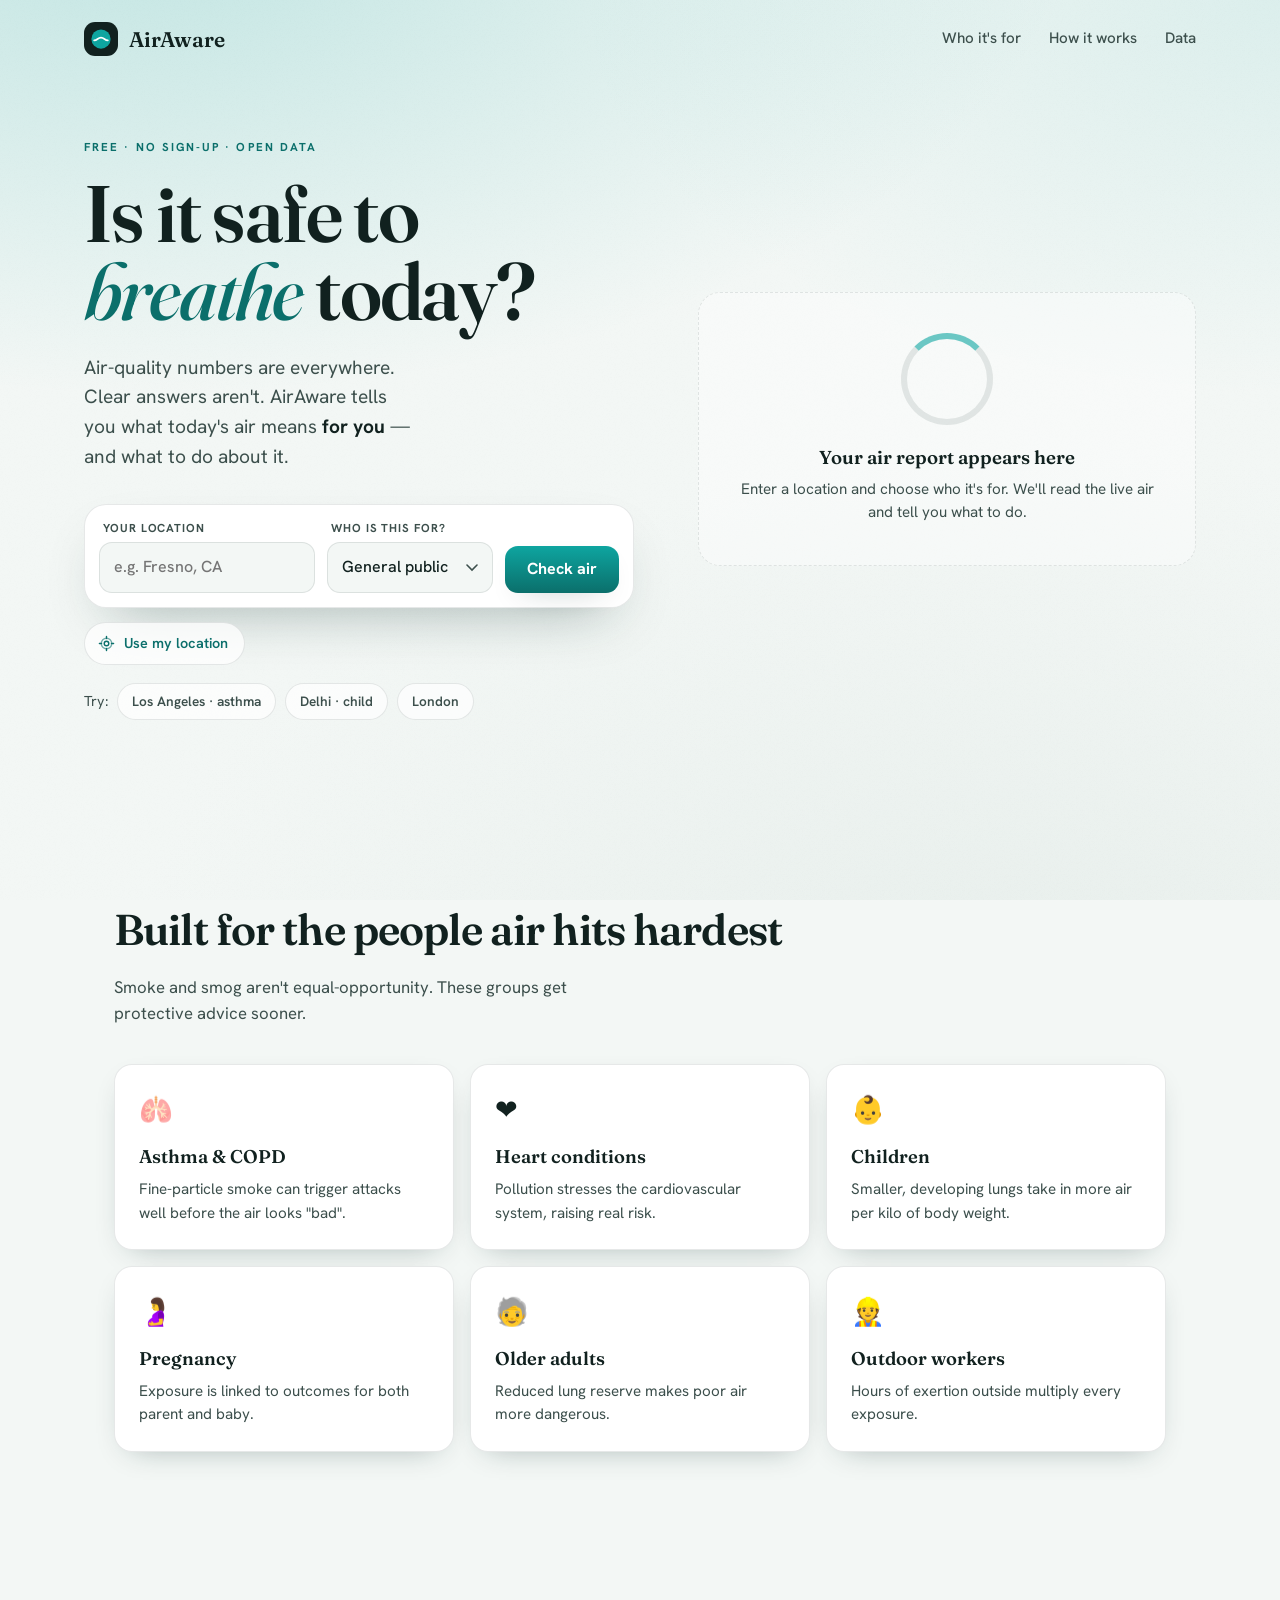
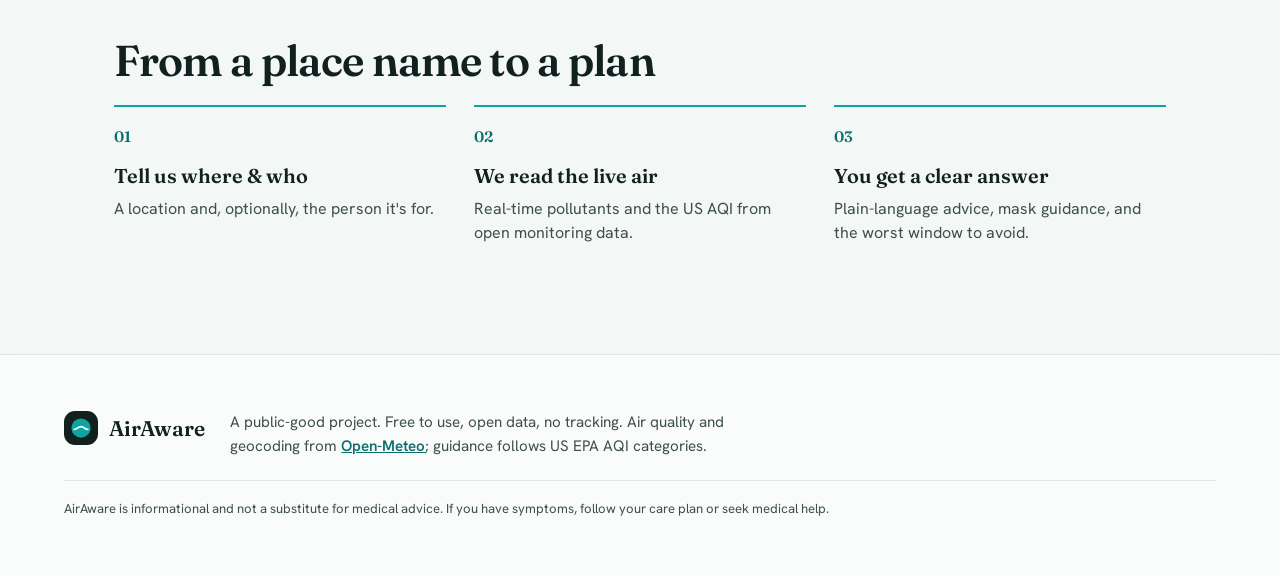
==== docs/index.html @ 077fd230 "AirAware: client-side static site for free GitHub Pages hosting Port the app to a fully client-side " ====
<!DOCTYPE html>
<html lang="en">
<head>
  <meta charset="UTF-8" />
  <meta name="viewport" content="width=device-width, initial-scale=1.0" />
  <title>AirAware — Is it safe to breathe today?</title>
  <meta name="description" content="Personalized, plain-language air-quality advice for the people smoke and smog hurt most. Free, no sign-up." />
  <link rel="preconnect" href="https://fonts.googleapis.com" />
  <link rel="preconnect" href="https://fonts.gstatic.com" crossorigin />
  <link href="https://fonts.googleapis.com/css2?family=Fraunces:opsz,wght@9..144,400;9..144,500;9..144,600;9..144,9..144,700&family=Hanken+Grotesk:wght@400;500;600;700&display=swap" rel="stylesheet" />
  <link rel="stylesheet" href="styles.css" />
  <link rel="icon" href="data:image/svg+xml,%3Csvg xmlns='http://www.w3.org/2000/svg' viewBox='0 0 32 32'%3E%3Ccircle cx='16' cy='16' r='14' fill='%230ea5a0'/%3E%3Cpath d='M6 18c5 0 5-4 10-4s5 4 10 4' stroke='white' stroke-width='2.4' fill='none' stroke-linecap='round'/%3E%3C/svg%3E" />
</head>
<body data-state="idle">
  <div class="air-field" aria-hidden="true">
    <span></span><span></span><span></span><span></span><span></span>
    <span></span><span></span><span></span><span></span><span></span>
  </div>

  <header class="site-header">
    <a class="brand" href="./">
      <span class="brand-mark" aria-hidden="true">
        <svg viewBox="0 0 32 32"><circle cx="16" cy="16" r="14"/><path d="M6 18c5 0 5-4 10-4s5 4 10 4"/></svg>
      </span>
      <span class="brand-name">AirAware</span>
    </a>
    <nav class="site-nav">
      <a href="#who">Who it's for</a>
      <a href="#how">How it works</a>
      <a href="#trust">Data</a>
    </nav>
  </header>

  <main>
    <section class="hero">
      <div class="hero-copy">
        <p class="eyebrow">Free · No sign-up · Open data</p>
        <h1 class="display">Is it safe to<br /><em>breathe</em> today?</h1>
        <p class="lede">
          Air-quality numbers are everywhere. Clear answers aren't. AirAware tells
          you what today's air means <strong>for you</strong> — and what to do
          about it.
        </p>

        <form id="check-form" class="checker" autocomplete="off">
          <div class="field field--place">
            <label for="location">Your location</label>
            <input id="location" name="location" type="text"
                   placeholder="e.g. Fresno, CA" required />
          </div>
          <div class="field field--group">
            <label for="group">Who is this for?</label>
            <select id="group" name="group">
              <option value="general">General public</option>
              <option value="respiratory">Asthma / COPD</option>
              <option value="heart">Heart condition</option>
              <option value="older_adult">Older adult</option>
              <option value="pregnant">Pregnant</option>
              <option value="child">Child</option>
              <option value="outdoor_worker">Outdoor worker</option>
            </select>
          </div>
          <button type="submit" class="btn-check">
            <span class="btn-label">Check air</span>
            <span class="btn-spin" aria-hidden="true"></span>
          </button>
        </form>

        <div class="locate-row">
          <button id="locate" class="btn-locate" type="button">
            <svg viewBox="0 0 24 24" aria-hidden="true" class="loc-ico">
              <circle cx="12" cy="12" r="3.2"></circle>
              <path d="M12 2v3M12 19v3M2 12h3M19 12h3"></path>
              <circle cx="12" cy="12" r="7.4" class="loc-ring"></circle>
            </svg>
            <span class="locate-label">Use my location</span>
          </button>
          <span class="locate-hint" id="locate-hint"></span>
        </div>

        <div class="quick">
          <span>Try:</span>
          <button class="chip" data-loc="Los Angeles" data-group="respiratory">Los Angeles · asthma</button>
          <button class="chip" data-loc="Delhi" data-group="child">Delhi · child</button>
          <button class="chip" data-loc="London" data-group="general">London</button>
        </div>
      </div>

      <div class="hero-result" id="result" aria-live="polite">
        <!-- The result card and placeholder are rendered here by app.js -->
      </div>
    </section>

    <section class="who" id="who">
      <h2 class="section-title">Built for the people air hits hardest</h2>
      <p class="section-sub">Smoke and smog aren't equal-opportunity. These groups get protective advice sooner.</p>
      <ul class="who-grid">
        <li><span class="who-ico">🫁</span><h3>Asthma &amp; COPD</h3><p>Fine-particle smoke can trigger attacks well before the air looks "bad".</p></li>
        <li><span class="who-ico">❤️</span><h3>Heart conditions</h3><p>Pollution stresses the cardiovascular system, raising real risk.</p></li>
        <li><span class="who-ico">👶</span><h3>Children</h3><p>Smaller, developing lungs take in more air per kilo of body weight.</p></li>
        <li><span class="who-ico">🤰</span><h3>Pregnancy</h3><p>Exposure is linked to outcomes for both parent and baby.</p></li>
        <li><span class="who-ico">🧓</span><h3>Older adults</h3><p>Reduced lung reserve makes poor air more dangerous.</p></li>
        <li><span class="who-ico">👷</span><h3>Outdoor workers</h3><p>Hours of exertion outside multiply every exposure.</p></li>
      </ul>
    </section>

    <section class="how" id="how">
      <h2 class="section-title">From a place name to a plan</h2>
      <ol class="steps">
        <li><span class="step-n">01</span><h3>Tell us where &amp; who</h3><p>A location and, optionally, the person it's for.</p></li>
        <li><span class="step-n">02</span><h3>We read the live air</h3><p>Real-time pollutants and the US AQI from open monitoring data.</p></li>
        <li><span class="step-n">03</span><h3>You get a clear answer</h3><p>Plain-language advice, mask guidance, and the worst window to avoid.</p></li>
      </ol>
    </section>
  </main>

  <footer class="site-footer" id="trust">
    <div class="foot-main">
      <div class="brand brand--foot">
        <span class="brand-mark" aria-hidden="true">
          <svg viewBox="0 0 32 32"><circle cx="16" cy="16" r="14"/><path d="M6 18c5 0 5-4 10-4s5 4 10 4"/></svg>
        </span>
        <span class="brand-name">AirAware</span>
      </div>
      <p class="foot-note">
        A public-good project. Free to use, open data, no tracking. Air quality
        and geocoding from <a href="https://open-meteo.com/" rel="noopener" target="_blank">Open-Meteo</a>;
        guidance follows US EPA AQI categories.
      </p>
    </div>
    <p class="disclaimer">
      AirAware is informational and not a substitute for medical advice. If you
      have symptoms, follow your care plan or seek medical help.
    </p>
  </footer>

  <script src="app.js"></script>
</body>
</html>
---- docs/styles.css ----
/* AirAware — "calm clarity" aesthetic.
   Editorial serif display (Fraunces) + clean grotesque body (Hanken Grotesk),
   an atmospheric living-air background, and a result card that takes on the
   real AQI category colour. */

:root {
  --ink: #11211f;
  --ink-soft: #3c4f4c;
  --paper: #f3f7f5;
  --paper-2: #e8efec;
  --card: #ffffff;
  --line: rgba(17, 33, 31, 0.10);
  --teal: #0ea5a0;
  --teal-deep: #0b6f6b;
  --shadow: 0 24px 60px -28px rgba(11, 47, 44, 0.42);
  --shadow-sm: 0 10px 30px -18px rgba(11, 47, 44, 0.45);
  --radius: 22px;

  /* AQI category palette (US EPA) */
  --aqi-good: #2f9e6b;
  --aqi-moderate: #d9a400;
  --aqi-usg: #ef8a32;
  --aqi-unhealthy: #e0524f;
  --aqi-veryunhealthy: #8a63d2;
  --aqi-hazardous: #9a4d4a;

  /* current accent — overridden when a result loads */
  --accent: var(--teal);
  --accent-tint: rgba(14, 165, 160, 0.12);
}

* { box-sizing: border-box; }

html { scroll-behavior: smooth; }

body {
  margin: 0;
  font-family: "Hanken Grotesk", system-ui, sans-serif;
  color: var(--ink);
  background: var(--paper);
  line-height: 1.55;
  -webkit-font-smoothing: antialiased;
  overflow-x: hidden;
  position: relative;
  min-height: 100vh;
}

/* Atmospheric background that subtly shifts toward the accent colour */
body::before {
  content: "";
  position: fixed;
  inset: 0;
  z-index: -2;
  background:
    radial-gradient(120% 90% at 12% -10%, color-mix(in srgb, var(--accent) 22%, transparent), transparent 60%),
    radial-gradient(100% 80% at 100% 0%, rgba(14, 165, 160, 0.10), transparent 55%),
    radial-gradient(140% 120% at 80% 110%, var(--paper-2), transparent 50%),
    var(--paper);
  transition: background 1.1s ease;
}
/* Fine grain for depth */
body::after {
  content: "";
  position: fixed;
  inset: 0;
  z-index: -1;
  opacity: 0.5;
  pointer-events: none;
  background-image: url("data:image/svg+xml,%3Csvg xmlns='http://www.w3.org/2000/svg' width='140' height='140'%3E%3Cfilter id='n'%3E%3CfeTurbulence type='fractalNoise' baseFrequency='0.85' numOctaves='2'/%3E%3C/filter%3E%3Crect width='100%25' height='100%25' filter='url(%23n)' opacity='0.035'/%3E%3C/svg%3E");
}

/* Drifting "air" particles */
.air-field { position: fixed; inset: 0; z-index: -1; pointer-events: none; }
.air-field span {
  position: absolute;
  bottom: -8vh;
  width: 10px; height: 10px;
  border-radius: 50%;
  background: radial-gradient(circle at 35% 30%, #fff, color-mix(in srgb, var(--accent) 55%, #fff) 80%);
  opacity: 0.0;
  filter: blur(0.3px);
  animation: rise linear infinite;
}
.air-field span:nth-child(1){ left: 6%;  width: 7px;  animation-duration: 26s; animation-delay: 0s; }
.air-field span:nth-child(2){ left: 18%; width: 12px; animation-duration: 34s; animation-delay: 4s; }
.air-field span:nth-child(3){ left: 29%; width: 5px;  animation-duration: 22s; animation-delay: 9s; }
.air-field span:nth-child(4){ left: 41%; width: 9px;  animation-duration: 30s; animation-delay: 2s; }
.air-field span:nth-child(5){ left: 53%; width: 6px;  animation-duration: 38s; animation-delay: 6s; }
.air-field span:nth-child(6){ left: 64%; width: 11px; animation-duration: 28s; animation-delay: 12s; }
.air-field span:nth-child(7){ left: 73%; width: 5px;  animation-duration: 24s; animation-delay: 3s; }
.air-field span:nth-child(8){ left: 82%; width: 8px;  animation-duration: 33s; animation-delay: 8s; }
.air-field span:nth-child(9){ left: 90%; width: 6px;  animation-duration: 21s; animation-delay: 11s; }
.air-field span:nth-child(10){left: 96%; width: 10px; animation-duration: 36s; animation-delay: 5s; }
@keyframes rise {
  0%   { transform: translateY(0) translateX(0); opacity: 0; }
  10%  { opacity: 0.55; }
  90%  { opacity: 0.4; }
  100% { transform: translateY(-118vh) translateX(28px); opacity: 0; }
}

/* ---------- Header ---------- */
.site-header {
  display: flex; align-items: center; justify-content: space-between;
  padding: 22px clamp(20px, 5vw, 64px);
  max-width: 1240px; margin: 0 auto;
}
.brand { display: inline-flex; align-items: center; gap: 11px; text-decoration: none; color: var(--ink); }
.brand-mark { width: 34px; height: 34px; display: grid; place-items: center;
  background: var(--ink); border-radius: 11px; box-shadow: var(--shadow-sm); }
.brand-mark svg { width: 22px; height: 22px; }
.brand-mark circle { fill: var(--accent); transition: fill .8s ease; }
.brand-mark path { stroke: #fff; stroke-width: 2.4; fill: none; stroke-linecap: round; }
.brand-name { font-family: "Fraunces", serif; font-weight: 600; font-size: 1.32rem; letter-spacing: -0.01em; }
.site-nav { display: flex; gap: 28px; }
.site-nav a { text-decoration: none; color: var(--ink-soft); font-weight: 500; font-size: 0.95rem;
  position: relative; transition: color .2s; }
.site-nav a::after { content:""; position:absolute; left:0; bottom:-5px; height:2px; width:0;
  background: var(--accent); transition: width .25s ease; }
.site-nav a:hover { color: var(--ink); }
.site-nav a:hover::after { width: 100%; }

/* ---------- Hero ---------- */
.hero {
  max-width: 1240px; margin: 0 auto;
  padding: clamp(28px, 5vw, 60px) clamp(20px, 5vw, 64px) clamp(48px, 7vw, 96px);
  display: grid; grid-template-columns: 1.05fr 0.95fr; gap: clamp(28px, 5vw, 72px);
  align-items: center;
}
.eyebrow {
  text-transform: uppercase; letter-spacing: 0.18em; font-size: 0.72rem;
  font-weight: 700; color: var(--teal-deep); margin: 0 0 18px;
  opacity: 0; animation: fade-up .7s ease .05s forwards;
}
.display {
  font-family: "Fraunces", serif; font-weight: 600;
  font-size: clamp(2.7rem, 6.4vw, 5rem); line-height: 0.98; letter-spacing: -0.02em;
  margin: 0 0 22px;
  opacity: 0; animation: fade-up .8s ease .12s forwards;
}
.display em { font-style: italic; font-weight: 500; color: var(--teal-deep);
  font-variation-settings: "opsz" 120; }
.lede {
  font-size: clamp(1.04rem, 1.5vw, 1.22rem); color: var(--ink-soft);
  max-width: 30ch; margin: 0 0 32px;
  opacity: 0; animation: fade-up .8s ease .2s forwards;
}
.lede strong { color: var(--ink); }

.checker {
  display: grid; grid-template-columns: 1.3fr 1fr auto; gap: 12px;
  background: var(--card); padding: 14px; border-radius: var(--radius);
  border: 1px solid var(--line); box-shadow: var(--shadow);
  opacity: 0; animation: fade-up .8s ease .28s forwards;
}
.field { display: flex; flex-direction: column; gap: 6px; text-align: left; min-width: 0; }
.field label { font-size: 0.72rem; font-weight: 700; text-transform: uppercase;
  letter-spacing: 0.08em; color: var(--ink-soft); padding-left: 4px; }
.field input, .field select {
  font: inherit; font-weight: 500; color: var(--ink);
  border: 1px solid var(--line); background: var(--paper);
  border-radius: 13px; padding: 12px 14px; width: 100%;
  transition: border-color .2s, box-shadow .2s; appearance: none;
}
.field select {
  background-image: url("data:image/svg+xml,%3Csvg xmlns='http://www.w3.org/2000/svg' width='12' height='8'%3E%3Cpath d='M1 1l5 5 5-5' stroke='%233c4f4c' stroke-width='1.6' fill='none' stroke-linecap='round'/%3E%3C/svg%3E");
  background-repeat: no-repeat; background-position: right 14px center; padding-right: 34px;
}
.field input:focus, .field select:focus {
  outline: none; border-color: var(--accent);
  box-shadow: 0 0 0 4px var(--accent-tint);
}
.btn-check {
  align-self: end; display: inline-flex; align-items: center; gap: 9px;
  font: inherit; font-weight: 700; color: #fff; cursor: pointer;
  background: linear-gradient(180deg, var(--teal), var(--teal-deep));
  border: none; border-radius: 13px; padding: 13px 22px; height: 47px;
  box-shadow: var(--shadow-sm); transition: transform .15s ease, filter .2s;
  white-space: nowrap;
}
.btn-check:hover { transform: translateY(-2px); filter: brightness(1.05); }
.btn-check:active { transform: translateY(0); }
.btn-spin {
  width: 16px; height: 16px; border-radius: 50%;
  border: 2px solid rgba(255,255,255,0.45); border-top-color: #fff;
  display: none; animation: spin .7s linear infinite;
}
body[data-state="loading"] .btn-spin { display: inline-block; }
body[data-state="loading"] .btn-label { opacity: 0.85; }
@keyframes spin { to { transform: rotate(360deg); } }

.locate-row { display: flex; align-items: center; flex-wrap: wrap; gap: 12px; margin-top: 14px;
  opacity: 0; animation: fade-up .8s ease .32s forwards; }
.btn-locate {
  display: inline-flex; align-items: center; gap: 9px;
  font: inherit; font-size: 0.9rem; font-weight: 600; color: var(--teal-deep);
  background: rgba(255,255,255,0.75); border: 1px solid var(--line);
  border-radius: 999px; padding: 9px 16px 9px 13px; cursor: pointer;
  transition: all .18s ease;
}
.btn-locate:hover { background: #fff; border-color: var(--accent); transform: translateY(-1px); box-shadow: var(--shadow-sm); }
.loc-ico { width: 17px; height: 17px; fill: none; stroke: var(--teal-deep); stroke-width: 2; stroke-linecap: round; }
.loc-ico .loc-ring { opacity: 0.55; }
.btn-locate.is-busy .loc-ico { animation: spin 1s linear infinite; }
.btn-locate.is-busy { pointer-events: none; opacity: 0.8; }
.locate-hint { font-size: 0.85rem; color: var(--ink-soft); }

.quick { display: flex; align-items: center; flex-wrap: wrap; gap: 9px; margin-top: 18px;
  font-size: 0.9rem; color: var(--ink-soft);
  opacity: 0; animation: fade-up .8s ease .36s forwards; }
.chip {
  font: inherit; font-size: 0.85rem; font-weight: 600; color: var(--ink-soft);
  background: rgba(255,255,255,0.7); border: 1px solid var(--line);
  border-radius: 999px; padding: 7px 14px; cursor: pointer;
  transition: all .18s ease;
}
.chip:hover { color: var(--ink); border-color: var(--accent); background: #fff; transform: translateY(-1px); }

/* ---------- Result card ---------- */
.hero-result { opacity: 0; animation: fade-up .9s ease .42s forwards; }

.result-placeholder {
  border: 1.5px dashed var(--line); border-radius: var(--radius);
  background: rgba(255,255,255,0.4); backdrop-filter: blur(2px);
  padding: 40px 34px; text-align: center; color: var(--ink-soft);
}
.result-placeholder .ph-ring {
  width: 92px; height: 92px; margin: 0 auto 18px; border-radius: 50%;
  border: 6px solid var(--line);
  border-top-color: color-mix(in srgb, var(--teal) 60%, transparent);
  animation: spin 3.2s linear infinite;
}
.result-placeholder h3 { font-family: "Fraunces", serif; font-weight: 600; margin: 0 0 6px; color: var(--ink); }
.result-placeholder p { margin: 0; font-size: 0.95rem; }

.card {
  background: var(--card); border-radius: var(--radius);
  border: 1px solid var(--line); box-shadow: var(--shadow);
  overflow: hidden; animation: card-in .55s cubic-bezier(.2,.7,.2,1) both;
}
@keyframes card-in { from { opacity: 0; transform: translateY(16px) scale(.985); } to { opacity: 1; transform: none; } }

.card-top {
  display: flex; gap: 22px; align-items: center;
  padding: 26px 28px;
  background:
    linear-gradient(180deg, color-mix(in srgb, var(--accent) 14%, #fff), #fff);
  border-bottom: 1px solid var(--line);
}
.gauge { position: relative; flex: 0 0 auto; width: 116px; height: 116px; }
.gauge svg { width: 100%; height: 100%; transform: rotate(-90deg); }
.gauge .track { fill: none; stroke: var(--accent-tint); stroke-width: 11; }
.gauge .value { fill: none; stroke: var(--accent); stroke-width: 11; stroke-linecap: round;
  transition: stroke-dashoffset 1s cubic-bezier(.2,.8,.2,1); }
.gauge-num {
  position: absolute; inset: 0; display: grid; place-content: center; text-align: center;
}
.gauge-num b { font-family: "Fraunces", serif; font-size: 2.1rem; font-weight: 600; line-height: 1; }
.gauge-num small { display: block; font-size: 0.62rem; letter-spacing: 0.14em;
  text-transform: uppercase; color: var(--ink-soft); margin-top: 3px; }
.card-head h2 { margin: 0 0 4px; font-size: 1.06rem; font-weight: 700; }
.card-head .place { color: var(--ink-soft); }
.category-pill {
  display: inline-block; margin-top: 12px; padding: 5px 13px; border-radius: 999px;
  font-size: 0.8rem; font-weight: 700; color: #fff;
  background: var(--accent); box-shadow: var(--shadow-sm);
}

.card-body { padding: 22px 28px 26px; }
.headline { font-family: "Fraunces", serif; font-size: 1.28rem; font-weight: 600;
  margin: 0 0 10px; letter-spacing: -0.01em; }
.action { margin: 0 0 18px; color: var(--ink-soft); }
.meta { display: flex; flex-wrap: wrap; gap: 10px; margin-bottom: 18px; }
.tag {
  display: inline-flex; align-items: center; gap: 7px;
  font-size: 0.85rem; font-weight: 600; color: var(--ink-soft);
  background: var(--paper); border: 1px solid var(--line);
  padding: 8px 13px; border-radius: 12px;
}
.tag.mask { color: #7a2e2c; background: #fdeceb; border-color: #f6cfcd; }
.tag .dot { width: 9px; height: 9px; border-radius: 50%; background: var(--accent); }

.bars { display: grid; gap: 10px; margin-top: 4px; }
.bar-row { display: grid; grid-template-columns: 116px 1fr 56px; align-items: center; gap: 12px; }
.bar-row .name { font-size: 0.78rem; color: var(--ink-soft); font-weight: 600; }
.bar-track { height: 9px; background: var(--paper-2); border-radius: 999px; overflow: hidden; }
.bar-fill { display: block; height: 100%; border-radius: 999px; width: 0; min-width: 6px;
  background: linear-gradient(90deg, color-mix(in srgb, var(--accent) 50%, #fff), var(--accent));
  transition: width .9s cubic-bezier(.2,.8,.2,1); }
.bar-row .val { font-size: 0.76rem; color: var(--ink-soft); text-align: right; font-variant-numeric: tabular-nums; }
.bars-title { font-size: 0.72rem; text-transform: uppercase; letter-spacing: 0.1em;
  font-weight: 700; color: var(--ink-soft); margin: 4px 0 12px; }

.card-foot { font-size: 0.78rem; color: var(--ink-soft); padding: 14px 28px 22px; border-top: 1px solid var(--line); }

.error-card {
  background: #fff; border: 1px solid #f3d4d2; border-left: 5px solid var(--aqi-unhealthy);
  border-radius: 16px; padding: 22px 24px; box-shadow: var(--shadow-sm);
  animation: card-in .4s ease both;
}
.error-card h3 { margin: 0 0 6px; font-family: "Fraunces", serif; color: #8a2b29; }
.error-card p { margin: 0; color: var(--ink-soft); }

/* ---------- Sections ---------- */
section.who, section.how { max-width: 1180px; margin: 0 auto; padding: clamp(40px, 7vw, 88px) clamp(20px, 5vw, 64px); }
.section-title { font-family: "Fraunces", serif; font-weight: 600; letter-spacing: -0.02em;
  font-size: clamp(1.8rem, 3.4vw, 2.7rem); margin: 0 0 10px; }
.section-sub { color: var(--ink-soft); max-width: 56ch; margin: 0 0 38px; font-size: 1.05rem; }

.who-grid { list-style: none; padding: 0; margin: 0;
  display: grid; grid-template-columns: repeat(3, 1fr); gap: 16px; }
.who-grid li { background: var(--card); border: 1px solid var(--line); border-radius: 18px;
  padding: 24px; box-shadow: var(--shadow-sm); transition: transform .2s ease, box-shadow .2s ease; }
.who-grid li:hover { transform: translateY(-4px); box-shadow: var(--shadow); }
.who-ico { font-size: 1.7rem; }
.who-grid h3 { font-family: "Fraunces", serif; font-weight: 600; margin: 12px 0 6px; font-size: 1.15rem; }
.who-grid p { margin: 0; color: var(--ink-soft); font-size: 0.95rem; }

.steps { list-style: none; padding: 0; margin: 0;
  display: grid; grid-template-columns: repeat(3, 1fr); gap: 28px; counter-reset: s; }
.steps li { position: relative; padding-top: 18px; border-top: 2px solid var(--accent); }
.step-n { font-family: "Fraunces", serif; font-weight: 600; color: var(--teal-deep); font-size: 0.95rem; }
.steps h3 { font-family: "Fraunces", serif; font-weight: 600; margin: 10px 0 6px; font-size: 1.25rem; }
.steps p { margin: 0; color: var(--ink-soft); }

/* ---------- Footer ---------- */
.site-footer { border-top: 1px solid var(--line); background: rgba(255,255,255,0.55); backdrop-filter: blur(4px);
  margin-top: 20px; padding: clamp(34px, 5vw, 56px) clamp(20px, 5vw, 64px); }
.foot-main { max-width: 1180px; margin: 0 auto; display: flex; gap: 26px; align-items: flex-start; flex-wrap: wrap; }
.brand--foot { flex: 0 0 auto; }
.foot-note { margin: 0; max-width: 60ch; color: var(--ink-soft); font-size: 0.95rem; }
.foot-note a { color: var(--teal-deep); font-weight: 600; }
.disclaimer { max-width: 1180px; margin: 22px auto 0; font-size: 0.82rem; color: var(--ink-soft);
  border-top: 1px solid var(--line); padding-top: 18px; }

@keyframes fade-up { from { opacity: 0; transform: translateY(14px); } to { opacity: 1; transform: none; } }

/* ---------- Responsive ---------- */
@media (max-width: 900px) {
  .hero { grid-template-columns: 1fr; }
  .checker { grid-template-columns: 1fr 1fr; }
  .btn-check { grid-column: 1 / -1; justify-content: center; }
  .who-grid, .steps { grid-template-columns: 1fr 1fr; }
  .site-nav { display: none; }
}
@media (max-width: 560px) {
  .checker { grid-template-columns: 1fr; }
  .who-grid, .steps { grid-template-columns: 1fr; }
  .bar-row { grid-template-columns: 92px 1fr 48px; }
  .card-top { flex-direction: column; text-align: center; }
}

@media (prefers-reduced-motion: reduce) {
  *, *::before, *::after { animation-duration: .001s !important; transition-duration: .001s !important; }
  .air-field { display: none; }
}
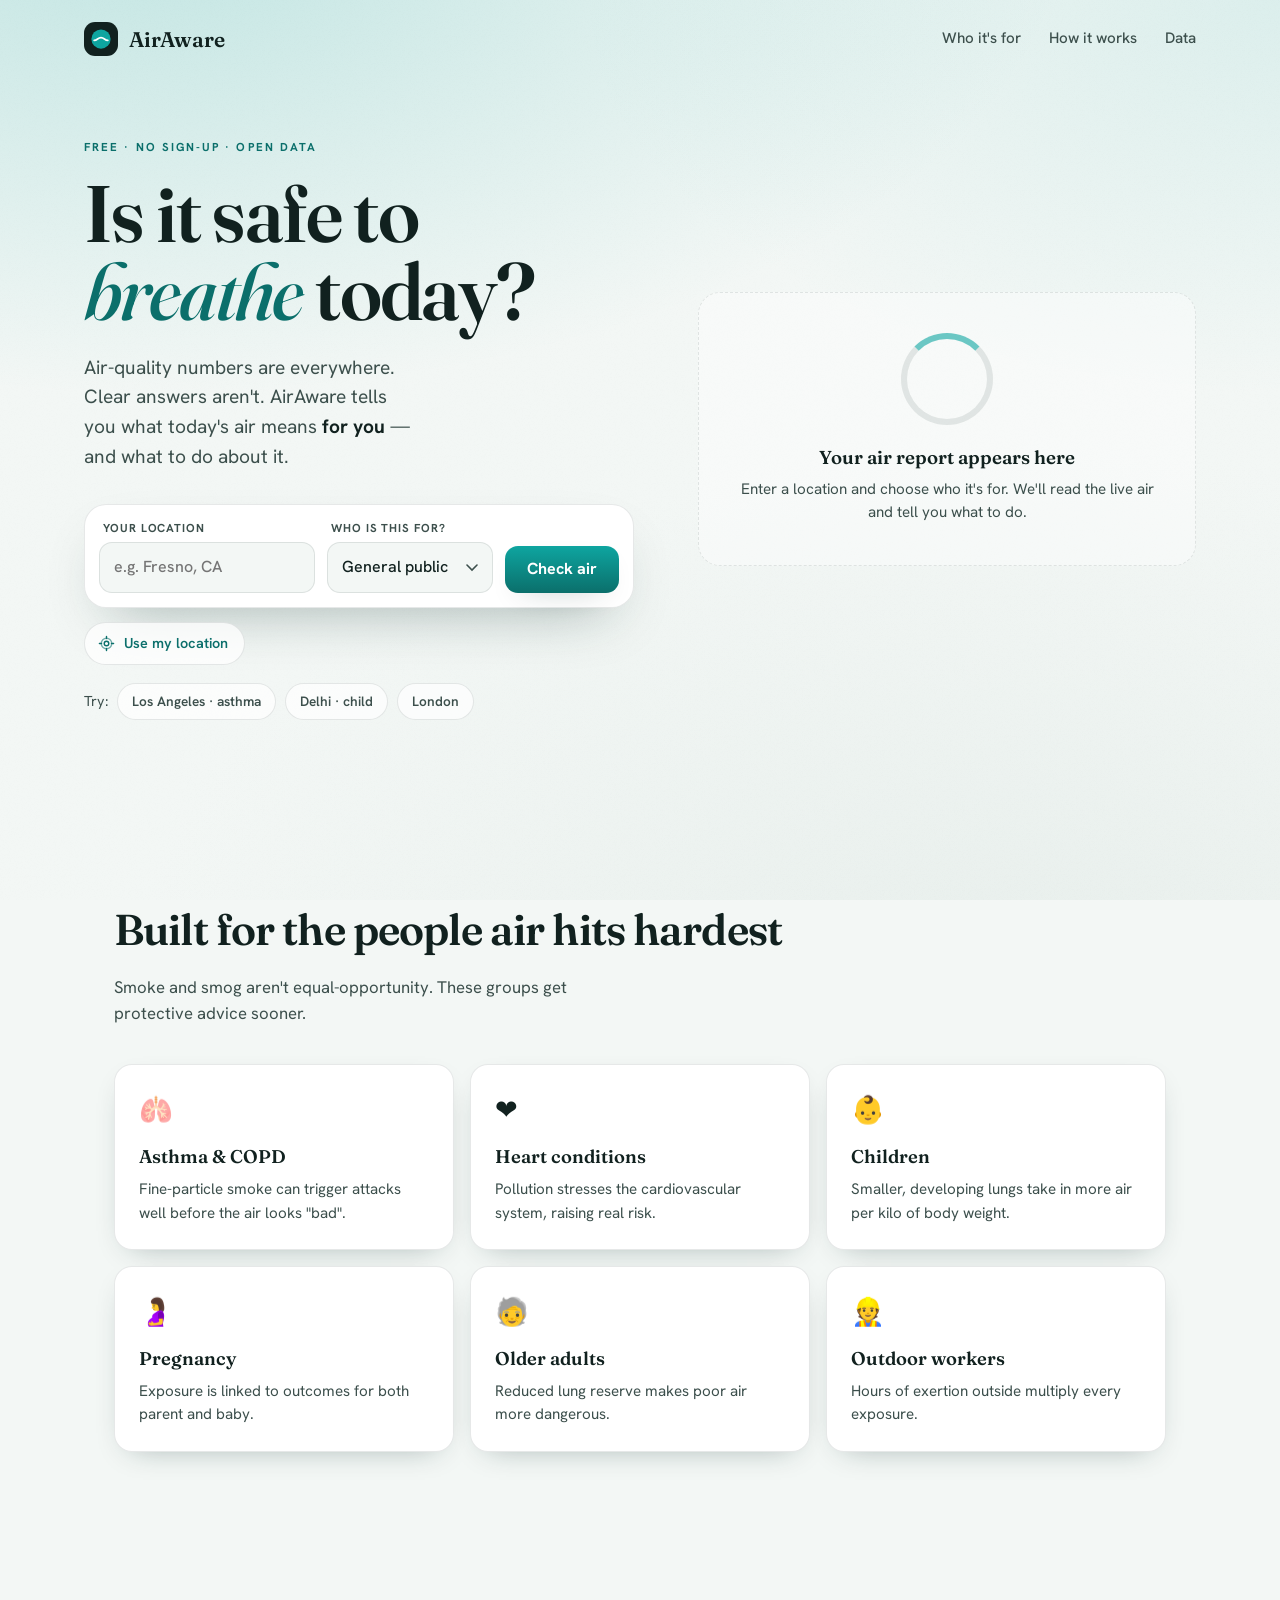
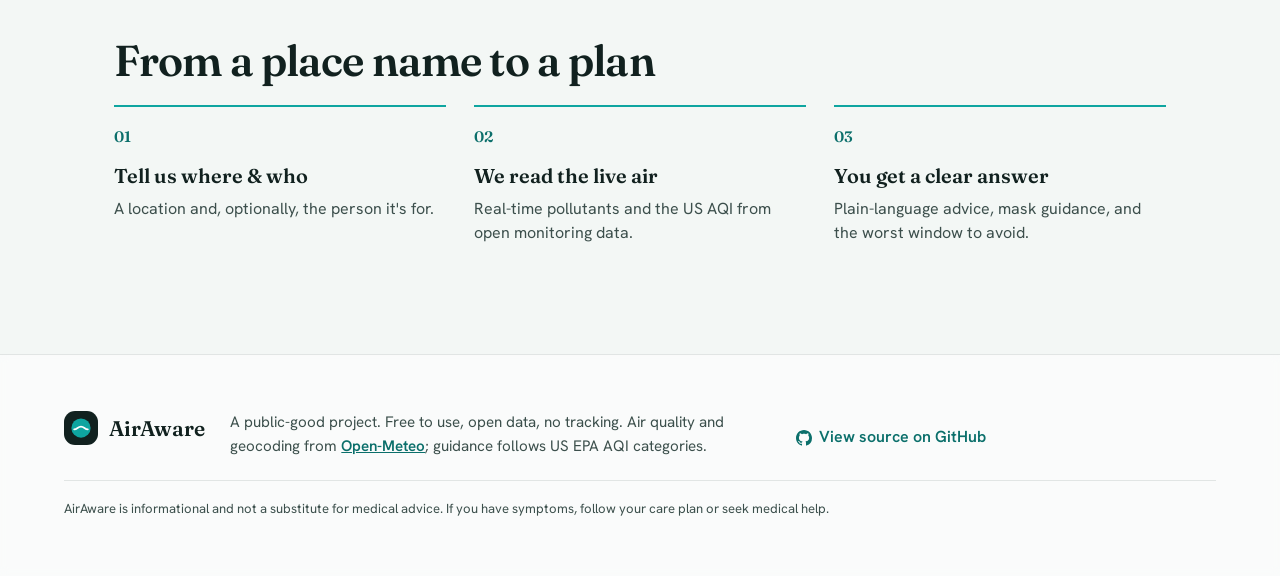
==== commit 1279b107: "Polish: social/SEO meta tags, GitHub footer link, focus-visible a11y - Add Open Graph + Twitter card" ====
--- a/docs/index.html
+++ b/docs/index.html
@@ -5,6 +5,16 @@
   <meta name="viewport" content="width=device-width, initial-scale=1.0" />
   <title>AirAware — Is it safe to breathe today?</title>
   <meta name="description" content="Personalized, plain-language air-quality advice for the people smoke and smog hurt most. Free, no sign-up." />
+  <link rel="canonical" href="https://softbrowndog.github.io/AirAware/" />
+  <meta name="theme-color" content="#0ea5a0" />
+  <meta property="og:type" content="website" />
+  <meta property="og:url" content="https://softbrowndog.github.io/AirAware/" />
+  <meta property="og:site_name" content="AirAware" />
+  <meta property="og:title" content="AirAware — Is it safe to breathe today?" />
+  <meta property="og:description" content="Personalized, plain-language air-quality advice for the people smoke and smog hurt most. Free, no sign-up, open data." />
+  <meta name="twitter:card" content="summary" />
+  <meta name="twitter:title" content="AirAware — Is it safe to breathe today?" />
+  <meta name="twitter:description" content="Personalized, plain-language air-quality advice. Free, no sign-up, open data." />
   <link rel="preconnect" href="https://fonts.googleapis.com" />
   <link rel="preconnect" href="https://fonts.gstatic.com" crossorigin />
   <link href="https://fonts.googleapis.com/css2?family=Fraunces:opsz,wght@9..144,400;9..144,500;9..144,600;9..144,9..144,700&family=Hanken+Grotesk:wght@400;500;600;700&display=swap" rel="stylesheet" />
@@ -127,6 +137,9 @@
         and geocoding from <a href="https://open-meteo.com/" rel="noopener" target="_blank">Open-Meteo</a>;
         guidance follows US EPA AQI categories.
       </p>
+      <p class="foot-links">
+        <a href="https://github.com/SoftBrownDog/AirAware" rel="noopener" target="_blank">View source on GitHub</a>
+      </p>
     </div>
     <p class="disclaimer">
       AirAware is informational and not a substitute for medical advice. If you
--- a/docs/styles.css
+++ b/docs/styles.css
@@ -30,6 +30,9 @@
 }
 
 * { box-sizing: border-box; }
+
+/* Clear, consistent keyboard-focus ring across all interactive elements */
+:focus-visible { outline: 3px solid var(--accent); outline-offset: 2px; border-radius: 8px; }
 
 html { scroll-behavior: smooth; }
 
@@ -329,6 +332,13 @@
 .brand--foot { flex: 0 0 auto; }
 .foot-note { margin: 0; max-width: 60ch; color: var(--ink-soft); font-size: 0.95rem; }
 .foot-note a { color: var(--teal-deep); font-weight: 600; }
+.foot-links { margin: 14px 0 0; }
+.foot-links a { display: inline-flex; align-items: center; gap: 7px; color: var(--teal-deep); font-weight: 600;
+  text-decoration: none; border-bottom: 1px solid transparent; transition: border-color .2s ease; }
+.foot-links a::before { content: ""; width: 16px; height: 16px; background: currentColor;
+  -webkit-mask: url("data:image/svg+xml,%3Csvg xmlns='http://www.w3.org/2000/svg' viewBox='0 0 16 16'%3E%3Cpath d='M8 0C3.58 0 0 3.58 0 8c0 3.54 2.29 6.53 5.47 7.59.4.07.55-.17.55-.38 0-.19-.01-.82-.01-1.49-2.01.37-2.53-.49-2.69-.94-.09-.23-.48-.94-.82-1.13-.28-.15-.68-.52-.01-.53.63-.01 1.08.58 1.23.82.72 1.21 1.87.87 2.33.66.07-.52.28-.87.51-1.07-1.78-.2-3.64-.89-3.64-3.95 0-.87.31-1.59.82-2.15-.08-.2-.36-1.02.08-2.12 0 0 .67-.21 2.2.82.64-.18 1.32-.27 2-.27.68 0 1.36.09 2 .27 1.53-1.04 2.2-.82 2.2-.82.44 1.1.16 1.92.08 2.12.51.56.82 1.27.82 2.15 0 3.07-1.87 3.75-3.65 3.95.29.25.54.73.54 1.48 0 1.07-.01 1.93-.01 2.2 0 .21.15.46.55.38A8.01 8.01 0 0016 8c0-4.42-3.58-8-8-8z'/%3E%3C/svg%3E") center/contain no-repeat;
+          mask: url("data:image/svg+xml,%3Csvg xmlns='http://www.w3.org/2000/svg' viewBox='0 0 16 16'%3E%3Cpath d='M8 0C3.58 0 0 3.58 0 8c0 3.54 2.29 6.53 5.47 7.59.4.07.55-.17.55-.38 0-.19-.01-.82-.01-1.49-2.01.37-2.53-.49-2.69-.94-.09-.23-.48-.94-.82-1.13-.28-.15-.68-.52-.01-.53.63-.01 1.08.58 1.23.82.72 1.21 1.87.87 2.33.66.07-.52.28-.87.51-1.07-1.78-.2-3.64-.89-3.64-3.95 0-.87.31-1.59.82-2.15-.08-.2-.36-1.02.08-2.12 0 0 .67-.21 2.2.82.64-.18 1.32-.27 2-.27.68 0 1.36.09 2 .27 1.53-1.04 2.2-.82 2.2-.82.44 1.1.16 1.92.08 2.12.51.56.82 1.27.82 2.15 0 3.07-1.87 3.75-3.65 3.95.29.25.54.73.54 1.48 0 1.07-.01 1.93-.01 2.2 0 .21.15.46.55.38A8.01 8.01 0 0016 8c0-4.42-3.58-8-8-8z'/%3E%3C/svg%3E") center/contain no-repeat; }
+.foot-links a:hover { border-bottom-color: var(--teal-deep); }
 .disclaimer { max-width: 1180px; margin: 22px auto 0; font-size: 0.82rem; color: var(--ink-soft);
   border-top: 1px solid var(--line); padding-top: 18px; }
 
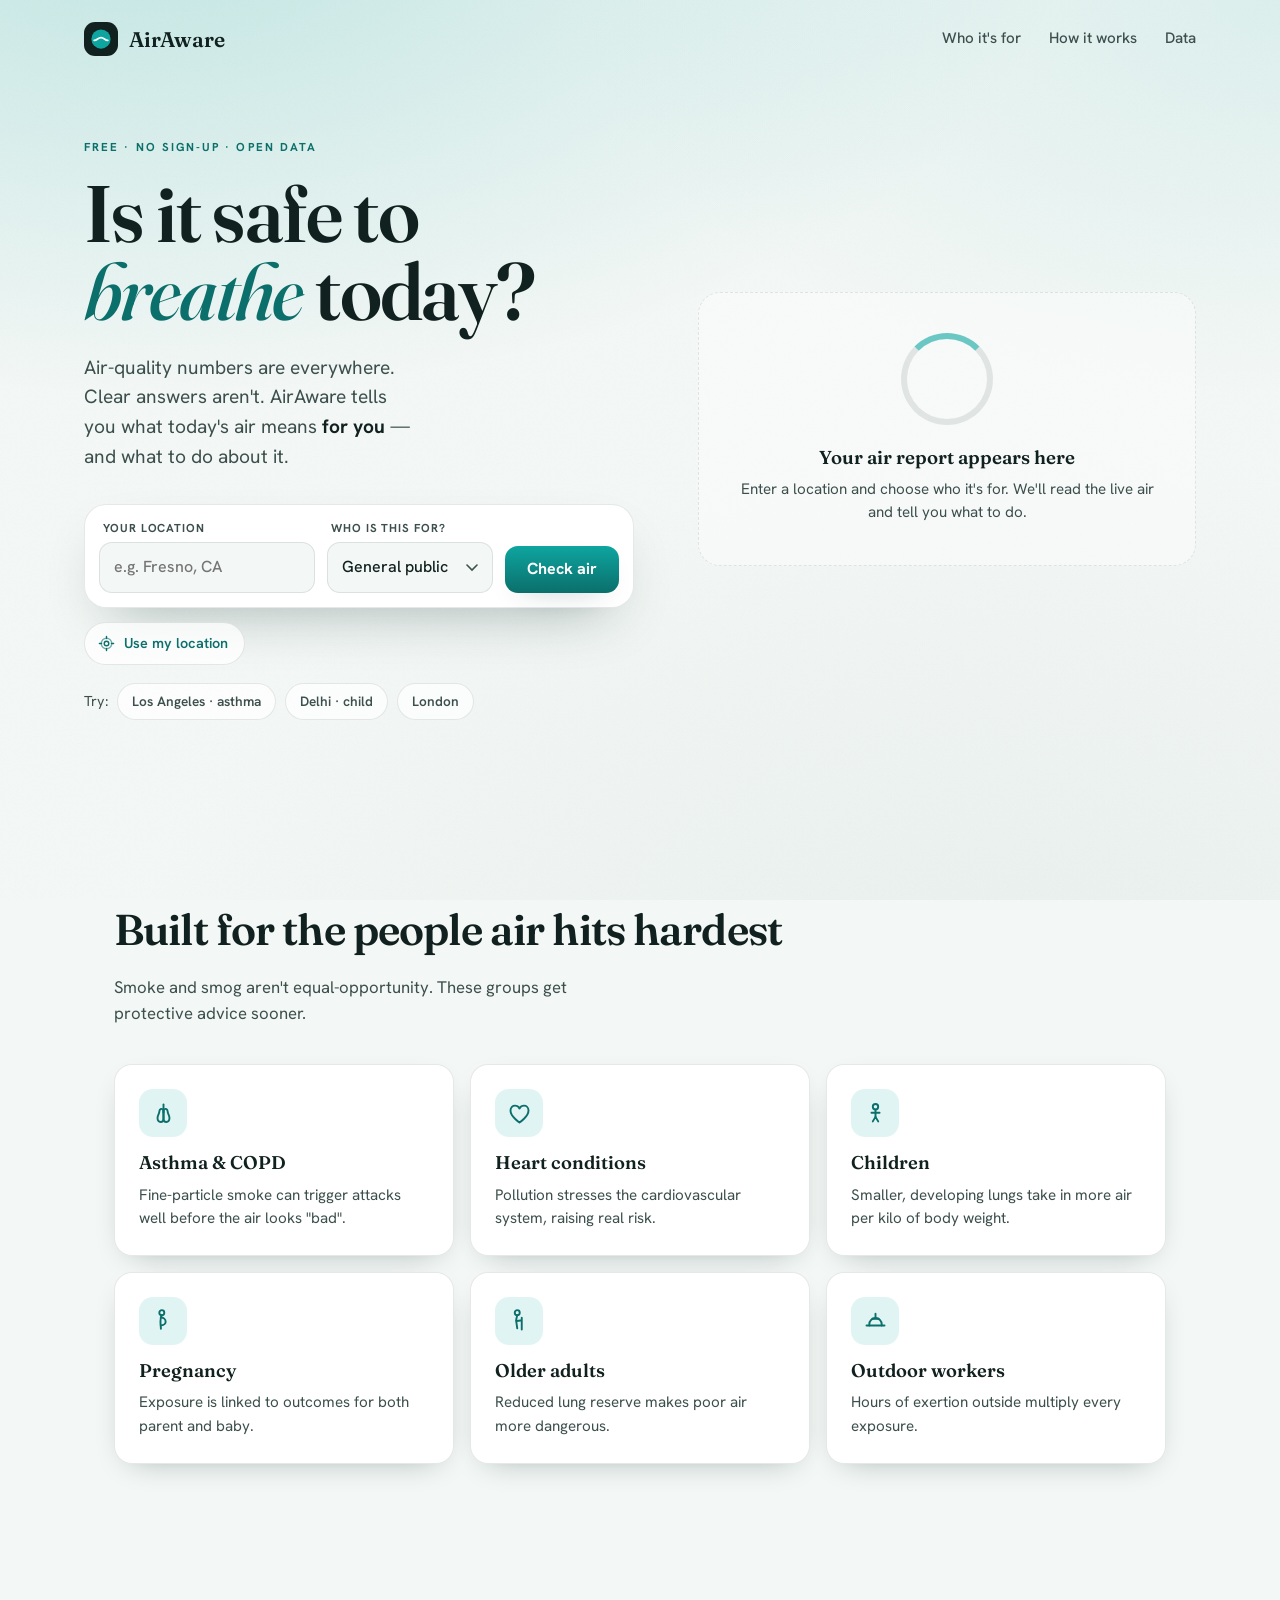
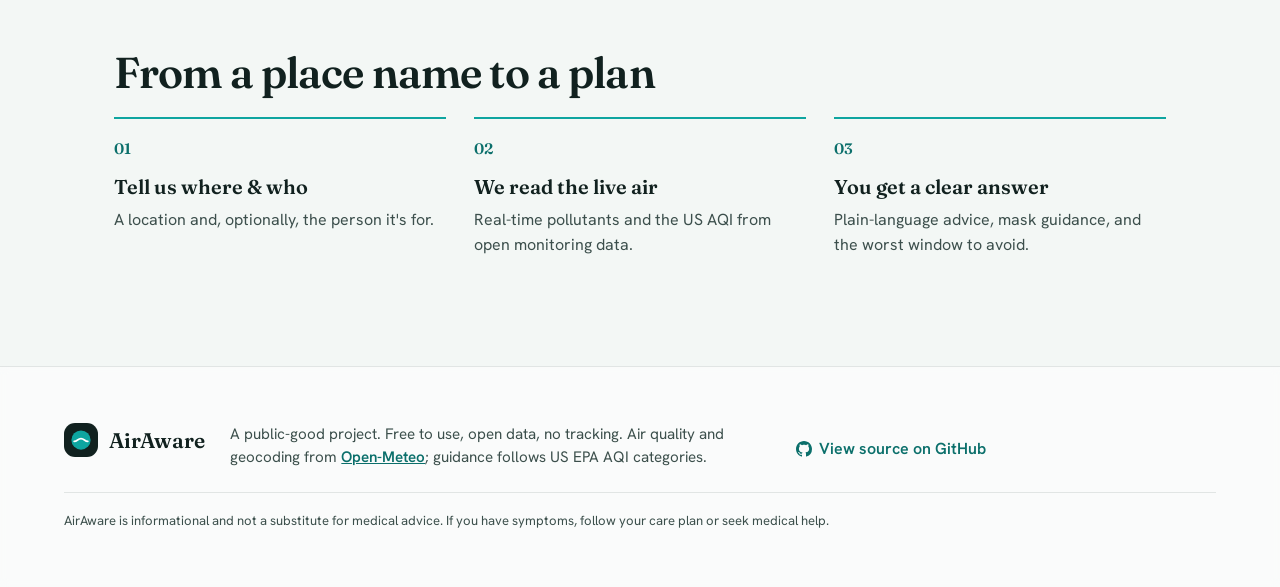
==== commit 73720097: "Phase 7: visual elevation — atmospheric system, scale dial, share card, custom icons, motion polish " ====
--- a/docs/index.html
+++ b/docs/index.html
@@ -20,8 +20,26 @@
   <link href="https://fonts.googleapis.com/css2?family=Fraunces:opsz,wght@9..144,400;9..144,500;9..144,600;9..144,9..144,700&family=Hanken+Grotesk:wght@400;500;600;700&display=swap" rel="stylesheet" />
   <link rel="stylesheet" href="styles.css" />
   <link rel="icon" href="data:image/svg+xml,%3Csvg xmlns='http://www.w3.org/2000/svg' viewBox='0 0 32 32'%3E%3Ccircle cx='16' cy='16' r='14' fill='%230ea5a0'/%3E%3Cpath d='M6 18c5 0 5-4 10-4s5 4 10 4' stroke='white' stroke-width='2.4' fill='none' stroke-linecap='round'/%3E%3C/svg%3E" />
+  <link rel="manifest" href="manifest.webmanifest" />
+  <link rel="apple-touch-icon" href="icons/apple-touch-icon.png" />
+  <script type="application/ld+json">
+  {
+    "@context": "https://schema.org",
+    "@type": "WebApplication",
+    "name": "AirAware",
+    "url": "https://softbrowndog.github.io/AirAware/",
+    "description": "Personalized, plain-language air-quality advice for the people smoke and smog hurt most. Free, no sign-up, open data.",
+    "applicationCategory": "HealthApplication",
+    "operatingSystem": "Any",
+    "browserRequirements": "Requires JavaScript",
+    "offers": { "@type": "Offer", "price": "0", "priceCurrency": "USD" },
+    "isAccessibleForFree": true,
+    "inLanguage": "en"
+  }
+  </script>
 </head>
 <body data-state="idle">
+  <div class="haze" aria-hidden="true"></div>
   <div class="air-field" aria-hidden="true">
     <span></span><span></span><span></span><span></span><span></span>
     <span></span><span></span><span></span><span></span><span></span>
@@ -105,12 +123,30 @@
       <h2 class="section-title">Built for the people air hits hardest</h2>
       <p class="section-sub">Smoke and smog aren't equal-opportunity. These groups get protective advice sooner.</p>
       <ul class="who-grid">
-        <li><span class="who-ico">🫁</span><h3>Asthma &amp; COPD</h3><p>Fine-particle smoke can trigger attacks well before the air looks "bad".</p></li>
-        <li><span class="who-ico">❤️</span><h3>Heart conditions</h3><p>Pollution stresses the cardiovascular system, raising real risk.</p></li>
-        <li><span class="who-ico">👶</span><h3>Children</h3><p>Smaller, developing lungs take in more air per kilo of body weight.</p></li>
-        <li><span class="who-ico">🤰</span><h3>Pregnancy</h3><p>Exposure is linked to outcomes for both parent and baby.</p></li>
-        <li><span class="who-ico">🧓</span><h3>Older adults</h3><p>Reduced lung reserve makes poor air more dangerous.</p></li>
-        <li><span class="who-ico">👷</span><h3>Outdoor workers</h3><p>Hours of exertion outside multiply every exposure.</p></li>
+        <li>
+          <span class="who-ico" aria-hidden="true"><svg viewBox="0 0 24 24"><path d="M12 4v7"/><path d="M12 9c-1.2-1.7-3.7-1.5-3.7 1.3 0 2.2-1.6 3-1.6 5.8 0 2.3 1.1 3.4 2.8 3.4 1.4 0 2.5-1 2.5-2.6Z"/><path d="M12 9c1.2-1.7 3.7-1.5 3.7 1.3 0 2.2 1.6 3 1.6 5.8 0 2.3-1.1 3.4-2.8 3.4-1.4 0-2.5-1-2.5-2.6Z"/></svg></span>
+          <h3>Asthma &amp; COPD</h3><p>Fine-particle smoke can trigger attacks well before the air looks "bad".</p>
+        </li>
+        <li>
+          <span class="who-ico" aria-hidden="true"><svg viewBox="0 0 24 24"><path d="M12 20C12 20 4 14.8 4 9.3 4 6.4 6 5 8 5c1.8 0 3.3 1.2 4 2.5C12.7 6.2 14.2 5 16 5c2 0 4 1.4 4 4.3 0 5.5-8 10.7-8 10.7Z"/></svg></span>
+          <h3>Heart conditions</h3><p>Pollution stresses the cardiovascular system, raising real risk.</p>
+        </li>
+        <li>
+          <span class="who-ico" aria-hidden="true"><svg viewBox="0 0 24 24"><circle cx="12" cy="6" r="2.4"/><path d="M12 8.6v6.4"/><path d="M8.4 11.4h7.2"/><path d="M12 15l-2.4 4M12 15l2.4 4"/></svg></span>
+          <h3>Children</h3><p>Smaller, developing lungs take in more air per kilo of body weight.</p>
+        </li>
+        <li>
+          <span class="who-ico" aria-hidden="true"><svg viewBox="0 0 24 24"><circle cx="10.5" cy="5" r="2.2"/><path d="M10.5 7.2c-1.1 1.4-1.2 3.6-1.2 5.6 0 3 .4 4.6.4 6.6"/><path d="M9.6 9.4c2.4 0 4.3 1.5 4.3 3.6 0 2-1.9 3.3-4.3 3.3"/></svg></span>
+          <h3>Pregnancy</h3><p>Exposure is linked to outcomes for both parent and baby.</p>
+        </li>
+        <li>
+          <span class="who-ico" aria-hidden="true"><svg viewBox="0 0 24 24"><circle cx="10" cy="5" r="2.2"/><path d="M10 7.2c-.3 2-1 3-1 5l1 6.8"/><path d="M9.4 12.4 13 12"/><path d="M14 9.5V20"/></svg></span>
+          <h3>Older adults</h3><p>Reduced lung reserve makes poor air more dangerous.</p>
+        </li>
+        <li>
+          <span class="who-ico" aria-hidden="true"><svg viewBox="0 0 24 24"><path d="M4 16.5h16"/><path d="M6.5 16.5v-1.2a5.5 5.5 0 0 1 11 0v1.2"/><path d="M9.2 10.5h5.6"/><path d="M12 9.8V6"/></svg></span>
+          <h3>Outdoor workers</h3><p>Hours of exertion outside multiply every exposure.</p>
+        </li>
       </ul>
     </section>
 
--- a/docs/styles.css
+++ b/docs/styles.css
@@ -27,6 +27,31 @@
   /* current accent — overridden when a result loads */
   --accent: var(--teal);
   --accent-tint: rgba(14, 165, 160, 0.12);
+  /* ambient haze (0 clean → ~0.8 hazardous), set per AQI category */
+  --haze: 0;
+}
+
+/* Dark mode: re-derive surfaces/ink and brighten AQI colours so category
+   text keeps WCAG AA contrast on dark cards. Honours the OS preference. */
+@media (prefers-color-scheme: dark) {
+  :root {
+    --ink: #e7efed;
+    --ink-soft: #a3b4b0;
+    --paper: #0d1715;
+    --paper-2: #15211e;
+    --card: #18241f;
+    --line: rgba(231, 239, 237, 0.14);
+    --shadow: 0 24px 60px -28px rgba(0, 0, 0, 0.65);
+    --shadow-sm: 0 10px 30px -18px rgba(0, 0, 0, 0.6);
+    --teal-deep: #3fd0c8;
+    --accent-tint: rgba(14, 165, 160, 0.22);
+    --aqi-good: #41bd82;
+    --aqi-moderate: #e9bb24;
+    --aqi-usg: #ff9f52;
+    --aqi-unhealthy: #f26d6a;
+    --aqi-veryunhealthy: #a886e2;
+    --aqi-hazardous: #cf716e;
+  }
 }
 
 * { box-sizing: border-box; }
@@ -72,8 +97,23 @@
   background-image: url("data:image/svg+xml,%3Csvg xmlns='http://www.w3.org/2000/svg' width='140' height='140'%3E%3Cfilter id='n'%3E%3CfeTurbulence type='fractalNoise' baseFrequency='0.85' numOctaves='2'/%3E%3C/filter%3E%3Crect width='100%25' height='100%25' filter='url(%23n)' opacity='0.035'/%3E%3C/svg%3E");
 }
 
-/* Drifting "air" particles */
-.air-field { position: fixed; inset: 0; z-index: -1; pointer-events: none; }
+/* V1: ambient haze that thickens toward the edges as the air worsens. The
+   centre stays clear so card text keeps full contrast. Driven by --haze. */
+.haze {
+  position: fixed; inset: 0; z-index: -1; pointer-events: none;
+  opacity: var(--haze, 0);
+  transition: opacity 1.2s ease, background 1.2s ease;
+  background:
+    radial-gradient(125% 100% at 50% 50%, transparent 42%,
+      color-mix(in srgb, var(--accent) 48%, transparent) 100%),
+    radial-gradient(100% 70% at 50% 118%,
+      color-mix(in srgb, var(--accent) 32%, transparent), transparent 60%);
+}
+
+/* Drifting "air" particles — denser, blurrier (smokier) as --haze rises */
+.air-field { position: fixed; inset: 0; z-index: -1; pointer-events: none;
+  filter: blur(calc(var(--haze) * 1.6px));
+  transition: filter 1.2s ease; }
 .air-field span {
   position: absolute;
   bottom: -8vh;
@@ -200,7 +240,7 @@
   border-radius: 999px; padding: 9px 16px 9px 13px; cursor: pointer;
   transition: all .18s ease;
 }
-.btn-locate:hover { background: #fff; border-color: var(--accent); transform: translateY(-1px); box-shadow: var(--shadow-sm); }
+.btn-locate:hover { background: var(--card); border-color: var(--accent); transform: translateY(-1px); box-shadow: var(--shadow-sm); }
 .loc-ico { width: 17px; height: 17px; fill: none; stroke: var(--teal-deep); stroke-width: 2; stroke-linecap: round; }
 .loc-ico .loc-ring { opacity: 0.55; }
 .btn-locate.is-busy .loc-ico { animation: spin 1s linear infinite; }
@@ -216,7 +256,7 @@
   border-radius: 999px; padding: 7px 14px; cursor: pointer;
   transition: all .18s ease;
 }
-.chip:hover { color: var(--ink); border-color: var(--accent); background: #fff; transform: translateY(-1px); }
+.chip:hover { color: var(--ink); border-color: var(--accent); background: var(--card); transform: translateY(-1px); }
 
 /* ---------- Result card ---------- */
 .hero-result { opacity: 0; animation: fade-up .9s ease .42s forwards; }
@@ -246,14 +286,16 @@
   display: flex; gap: 22px; align-items: center;
   padding: 26px 28px;
   background:
-    linear-gradient(180deg, color-mix(in srgb, var(--accent) 14%, #fff), #fff);
+    linear-gradient(180deg, color-mix(in srgb, var(--accent) 16%, var(--card)), var(--card));
   border-bottom: 1px solid var(--line);
 }
 .gauge { position: relative; flex: 0 0 auto; width: 116px; height: 116px; }
-.gauge svg { width: 100%; height: 100%; transform: rotate(-90deg); }
-.gauge .track { fill: none; stroke: var(--accent-tint); stroke-width: 11; }
-.gauge .value { fill: none; stroke: var(--accent); stroke-width: 11; stroke-linecap: round;
-  transition: stroke-dashoffset 1s cubic-bezier(.2,.8,.2,1); }
+.gauge svg { width: 100%; height: 100%; transform: rotate(-90deg); overflow: visible; }
+/* V2: six coloured arcs form a Good→Hazardous scale dial */
+.gauge .seg { fill: none; stroke-width: 9; opacity: 0.92; }
+.gauge .tick { stroke: var(--ink); stroke-width: 4; stroke-linecap: round;
+  filter: drop-shadow(0 0 2px rgba(255,255,255,0.9)); animation: tick-in .7s cubic-bezier(.2,.8,.2,1) both; }
+@keyframes tick-in { from { opacity: 0; } to { opacity: 1; } }
 .gauge-num {
   position: absolute; inset: 0; display: grid; place-content: center; text-align: center;
 }
@@ -262,10 +304,17 @@
   text-transform: uppercase; color: var(--ink-soft); margin-top: 3px; }
 .card-head h2 { margin: 0 0 4px; font-size: 1.06rem; font-weight: 700; }
 .card-head .place { color: var(--ink-soft); }
+.pills { display: flex; flex-wrap: wrap; gap: 8px; align-items: center; margin-top: 12px; }
 .category-pill {
-  display: inline-block; margin-top: 12px; padding: 5px 13px; border-radius: 999px;
+  display: inline-block; padding: 5px 13px; border-radius: 999px;
   font-size: 0.8rem; font-weight: 700; color: #fff;
   background: var(--accent); box-shadow: var(--shadow-sm);
+}
+/* Secondary national index, shown alongside the primary US AQI category */
+.regional-pill {
+  display: inline-block; padding: 5px 12px; border-radius: 999px;
+  font-size: 0.76rem; font-weight: 700; color: var(--teal-deep);
+  background: var(--card); border: 1px solid var(--accent);
 }
 
 .card-body { padding: 22px 28px 26px; }
@@ -280,7 +329,47 @@
   padding: 8px 13px; border-radius: 12px;
 }
 .tag.mask { color: #7a2e2c; background: #fdeceb; border-color: #f6cfcd; }
+.tag.good { color: #1f6e4a; background: #e8f6ee; border-color: #c7e8d4; }
 .tag .dot { width: 9px; height: 9px; border-radius: 50%; background: var(--accent); }
+
+/* Personalization note next to "Tuned for …" */
+.tuned-note { display: inline-block; font-size: 0.72rem; font-weight: 700;
+  color: var(--teal-deep); background: var(--accent-tint);
+  padding: 2px 8px; border-radius: 999px; margin-left: 4px; }
+
+/* Signature: cigarette-equivalent block */
+.cig { margin: 0 0 16px; padding: 16px 18px; border-radius: 16px;
+  background: linear-gradient(135deg, var(--accent-tint), color-mix(in srgb, var(--accent) 4%, var(--card)));
+  border: 1px solid color-mix(in srgb, var(--accent) 28%, var(--line)); }
+.cig-main { display: flex; align-items: center; gap: 13px; }
+.cig-ico { font-size: 1.8rem; line-height: 1; flex: 0 0 auto; }
+.cig-body { flex: 1 1 auto; min-width: 0; }
+.cig-head { font-family: "Fraunces", serif; font-size: 1.12rem; font-weight: 600; }
+.cig-head b { font-size: 1.5em; color: var(--teal-deep); }
+.cig-week { margin-top: 4px; font-size: 0.86rem; color: var(--ink-soft); }
+.cig-share {
+  flex: 0 0 auto; display: inline-flex; align-items: center; gap: 6px;
+  font: inherit; font-size: 0.82rem; font-weight: 700; color: #fff; cursor: pointer;
+  background: var(--accent); border: none; padding: 8px 13px; border-radius: 999px;
+  box-shadow: var(--shadow-sm); transition: transform .15s ease, filter .15s ease;
+}
+.cig-share:hover { transform: translateY(-1px); filter: brightness(1.05); }
+.cig-share svg { width: 15px; height: 15px; fill: none; stroke: #fff; stroke-width: 2;
+  stroke-linejoin: round; stroke-linecap: round; }
+
+/* "Why is the air like this?" + indoor strategy */
+.why { margin: 0 0 14px; color: var(--ink); font-size: 0.96rem; }
+.windows { margin: 0 0 16px; color: var(--ink); font-size: 0.96rem; }
+
+/* Tap-to-expand progressive detail (keeps the first answer simple) */
+.more { margin-top: 8px; }
+.more > summary { cursor: pointer; font-size: 0.82rem; font-weight: 600;
+  color: var(--teal-deep); list-style: none; }
+.more > summary::-webkit-details-marker { display: none; }
+.more > summary::before { content: "＋ "; font-weight: 700; }
+.more[open] > summary::before { content: "－ "; }
+.more p, .more ul { margin: 8px 0 0; font-size: 0.88rem; color: var(--ink-soft); }
+.more ul { padding-left: 18px; display: grid; gap: 5px; }
 
 .bars { display: grid; gap: 10px; margin-top: 4px; }
 .bar-row { display: grid; grid-template-columns: 116px 1fr 56px; align-items: center; gap: 12px; }
@@ -293,14 +382,47 @@
 .bars-title { font-size: 0.72rem; text-transform: uppercase; letter-spacing: 0.1em;
   font-weight: 700; color: var(--ink-soft); margin: 4px 0 12px; }
 
-.card-foot { font-size: 0.78rem; color: var(--ink-soft); padding: 14px 28px 22px; border-top: 1px solid var(--line); }
+.card-foot { font-size: 0.78rem; color: var(--ink-soft); padding: 14px 28px 20px; border-top: 1px solid var(--line); }
+.foot-disc { margin: 10px 0 0; }
+/* Trust/transparency: "where this comes from" */
+.trust > summary { cursor: pointer; font-weight: 700; color: var(--teal-deep); list-style: none; }
+.trust > summary::-webkit-details-marker { display: none; }
+.trust > summary::before { content: "＋ "; }
+.trust[open] > summary::before { content: "－ "; }
+.trust ul { margin: 10px 0 0; padding-left: 18px; display: grid; gap: 6px; }
+.trust li { font-size: 0.8rem; }
+
+/* V6: staggered reveal of result sections */
+.reveal { animation: reveal-in .5s cubic-bezier(.2,.8,.2,1) both;
+  animation-delay: calc(var(--i, 0) * 55ms); }
+@keyframes reveal-in { from { opacity: 0; transform: translateY(9px); } to { opacity: 1; transform: none; } }
+
+/* V6: shimmering skeleton while live data loads */
+.skeleton .sk {
+  background: linear-gradient(90deg,
+    var(--paper-2) 25%, color-mix(in srgb, var(--accent) 10%, var(--paper-2)) 37%, var(--paper-2) 63%);
+  background-size: 400% 100%; border-radius: 9px; animation: shimmer 1.4s ease infinite;
+}
+.skeleton .sk-gauge { width: 116px; height: 116px; border-radius: 50%; flex: 0 0 auto; }
+.skeleton .sk-head { flex: 1 1 auto; display: grid; gap: 11px; align-content: center; }
+.skeleton .sk-line { height: 13px; }
+.skeleton .w40 { width: 40%; } .skeleton .w60 { width: 60%; } .skeleton .w70 { width: 70%; }
+.skeleton .w80 { width: 80%; } .skeleton .w90 { width: 90%; }
+.skeleton .sk-pill { width: 96px; height: 24px; border-radius: 999px; }
+.skeleton .sk-block { height: 66px; border-radius: 14px; margin: 16px 0; }
+.skeleton .sk-bars { height: 130px; border-radius: 10px; margin-top: 14px; }
+.skeleton .card-body { display: grid; gap: 12px; }
+@keyframes shimmer { from { background-position: 100% 0; } to { background-position: 0 0; } }
 
 .error-card {
-  background: #fff; border: 1px solid #f3d4d2; border-left: 5px solid var(--aqi-unhealthy);
-  border-radius: 16px; padding: 22px 24px; box-shadow: var(--shadow-sm);
+  background: var(--card); border: 1px solid var(--line); border-left: 5px solid var(--aqi-unhealthy);
+  border-radius: 16px; padding: 24px 26px; box-shadow: var(--shadow-sm);
   animation: card-in .4s ease both;
 }
-.error-card h3 { margin: 0 0 6px; font-family: "Fraunces", serif; color: #8a2b29; }
+.error-card .err-ico { width: 34px; height: 34px; display: grid; place-items: center;
+  border-radius: 50%; background: color-mix(in srgb, var(--aqi-unhealthy) 16%, transparent);
+  font-size: 1.1rem; margin-bottom: 10px; }
+.error-card h3 { margin: 0 0 6px; font-family: "Fraunces", serif; color: var(--aqi-unhealthy); }
 .error-card p { margin: 0; color: var(--ink-soft); }
 
 /* ---------- Sections ---------- */
@@ -314,7 +436,10 @@
 .who-grid li { background: var(--card); border: 1px solid var(--line); border-radius: 18px;
   padding: 24px; box-shadow: var(--shadow-sm); transition: transform .2s ease, box-shadow .2s ease; }
 .who-grid li:hover { transform: translateY(-4px); box-shadow: var(--shadow); }
-.who-ico { font-size: 1.7rem; }
+.who-ico { display: inline-grid; place-items: center; width: 48px; height: 48px;
+  border-radius: 14px; background: var(--accent-tint); }
+.who-ico svg { width: 27px; height: 27px; fill: none; stroke: var(--teal-deep);
+  stroke-width: 1.7; stroke-linecap: round; stroke-linejoin: round; }
 .who-grid h3 { font-family: "Fraunces", serif; font-weight: 600; margin: 12px 0 6px; font-size: 1.15rem; }
 .who-grid p { margin: 0; color: var(--ink-soft); font-size: 0.95rem; }
 
@@ -363,3 +488,9 @@
   *, *::before, *::after { animation-duration: .001s !important; transition-duration: .001s !important; }
   .air-field { display: none; }
 }
+
+/* Comfortable tap targets on touch devices (WCAG 2.5.5) */
+@media (pointer: coarse) {
+  .btn-check, .btn-locate, .chip, .field input, .field select { min-height: 44px; }
+  .more > summary, .trust > summary { display: inline-block; padding: 6px 0; }
+}
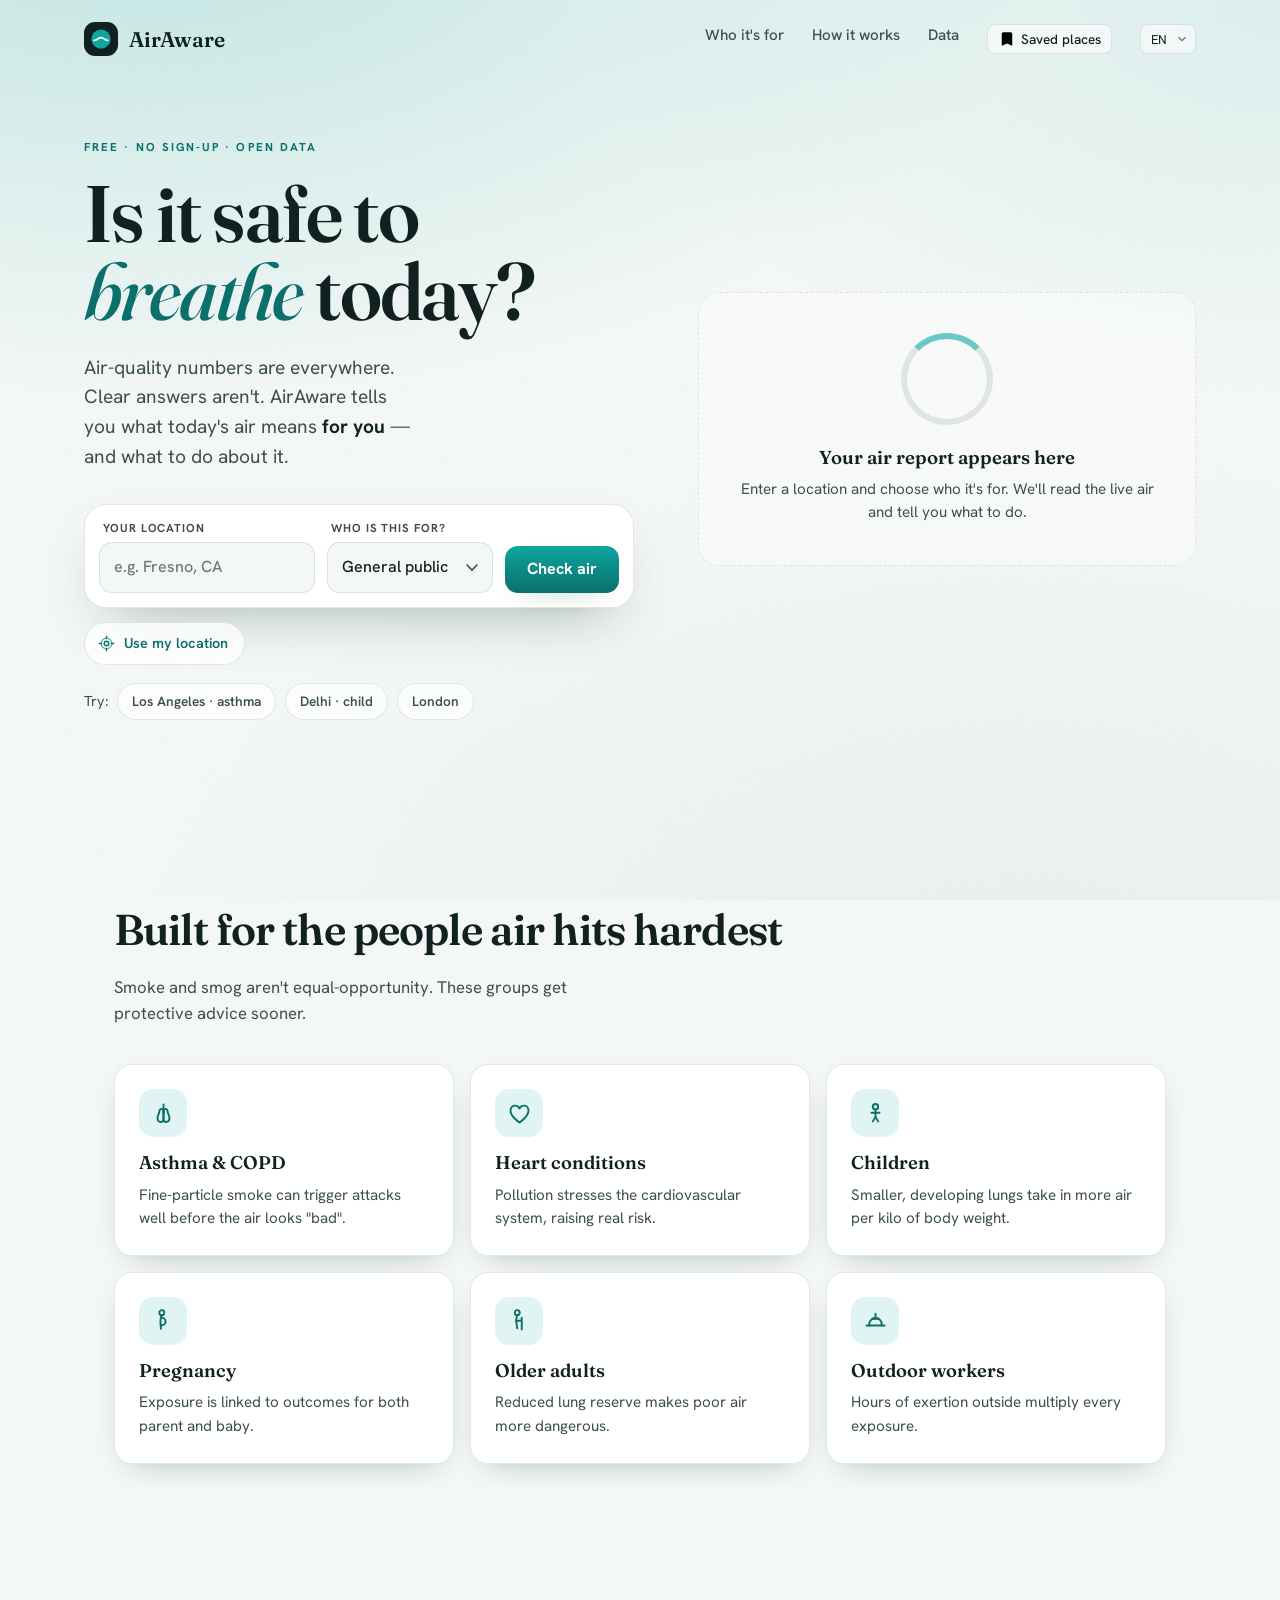
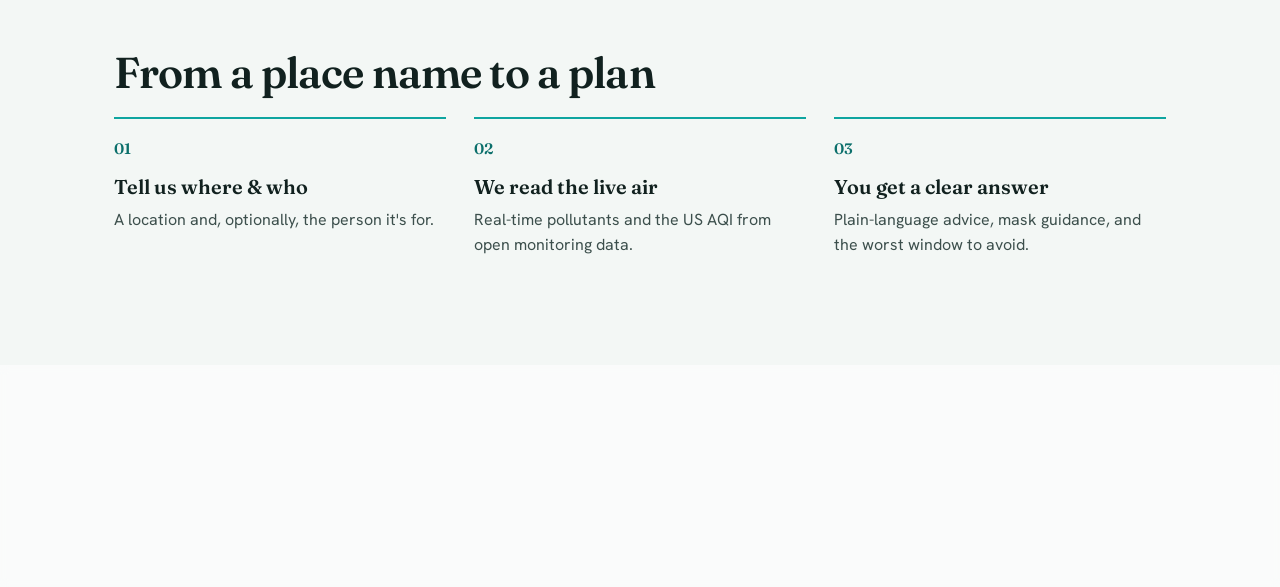
==== commit 7c55e0cf: "AQHI formula fix + i18n (7 languages) + saved places + browser alerts AQHI fix (regional.py, app.js," ====
--- a/docs/index.html
+++ b/docs/index.html
@@ -56,8 +56,26 @@
       <a href="#who">Who it's for</a>
       <a href="#how">How it works</a>
       <a href="#trust">Data</a>
+      <button class="nav-btn" id="saved-btn" type="button" aria-expanded="false">
+        <svg viewBox="0 0 24 24" aria-hidden="true" width="18" height="18">
+          <path d="M17 3H7a2 2 0 0 0-2 2v16l7-3 7 3V5a2 2 0 0 0-2-2z"/>
+        </svg>
+        <span data-i18n="app.saved_places">Saved places</span>
+      </button>
+      <select id="lang-select" class="lang-select" aria-label="Language">
+        <option value="en">EN</option>
+        <option value="es">ES</option>
+        <option value="hi">HI</option>
+        <option value="id">ID</option>
+        <option value="zh">ZH</option>
+        <option value="ar">AR</option>
+        <option value="fr">FR</option>
+      </select>
     </nav>
   </header>
+
+  <!-- Saved-places drawer (populated by app.js savedPlacesDrawer()) -->
+  <aside id="saved-places" class="saved-panel" aria-label="Saved places" hidden></aside>
 
   <main>
     <section class="hero">
--- a/docs/styles.css
+++ b/docs/styles.css
@@ -475,19 +475,254 @@
   .checker { grid-template-columns: 1fr 1fr; }
   .btn-check { grid-column: 1 / -1; justify-content: center; }
   .who-grid, .steps { grid-template-columns: 1fr 1fr; }
-  .site-nav { display: none; }
+  .site-nav { gap: 8px; }
+  .site-nav > a { display: none; }
 }
 @media (max-width: 560px) {
   .checker { grid-template-columns: 1fr; }
   .who-grid, .steps { grid-template-columns: 1fr; }
   .bar-row { grid-template-columns: 92px 1fr 48px; }
   .card-top { flex-direction: column; text-align: center; }
-}
+  .saved-panel { width: 100%; }
+}
+
+/* ---------- RTL support for Arabic ---------- */
+[dir="rtl"] .saved-panel { right: auto; left: 0; border-left: none; border-right: 1px solid var(--line); }
+[dir="rtl"] .site-nav { flex-direction: row-reverse; }
+[dir="rtl"] .saved-load { text-align: right; }
 
 @media (prefers-reduced-motion: reduce) {
   *, *::before, *::after { animation-duration: .001s !important; transition-duration: .001s !important; }
   .air-field { display: none; }
 }
+
+/* ---------- Saved-places drawer ---------- */
+
+.saved-panel {
+  position: fixed;
+  top: 0;
+  right: 0;
+  bottom: 0;
+  width: min(360px, 90vw);
+  background: #fff;
+  border-left: 1px solid var(--line);
+  box-shadow: -8px 0 32px rgba(0, 0, 0, 0.12);
+  z-index: 200;
+  overflow-y: auto;
+  padding: 28px 22px;
+  display: flex;
+  flex-direction: column;
+  gap: 12px;
+}
+
+.saved-panel[hidden] { display: none; }
+
+.saved-panel-title {
+  font-family: "Fraunces", serif;
+  font-weight: 600;
+  font-size: 1.15rem;
+  margin: 0 0 4px;
+  color: var(--ink);
+}
+
+.no-places {
+  color: var(--ink-soft);
+  font-size: 0.9rem;
+  margin: 0;
+}
+
+.saved-item {
+  display: flex;
+  align-items: stretch;
+  border: 1px solid var(--line);
+  border-radius: 10px;
+  overflow: hidden;
+}
+
+.saved-load {
+  flex: 1;
+  text-align: left;
+  padding: 10px 12px;
+  background: none;
+  border: none;
+  cursor: pointer;
+  display: flex;
+  flex-direction: column;
+  gap: 2px;
+  text-decoration: none;
+  color: var(--ink);
+  transition: background 0.15s;
+}
+
+.saved-load:hover { background: var(--accent-tint); }
+
+.saved-name {
+  font-weight: 600;
+  font-size: 0.95rem;
+  line-height: 1.2;
+}
+
+.saved-group {
+  font-size: 0.8rem;
+  color: var(--ink-soft);
+}
+
+.saved-remove {
+  padding: 0 12px;
+  background: none;
+  border: none;
+  border-left: 1px solid var(--line);
+  cursor: pointer;
+  color: var(--ink-soft);
+  font-size: 1.1rem;
+  transition: background 0.15s, color 0.15s;
+}
+
+.saved-remove:hover { background: #fee2e2; color: #dc2626; }
+
+/* ---------- Language switcher ---------- */
+
+.lang-select {
+  appearance: none;
+  background: rgba(255, 255, 255, 0.55);
+  border: 1px solid var(--line);
+  border-radius: 8px;
+  padding: 5px 28px 5px 10px;
+  font-size: 0.8rem;
+  font-family: inherit;
+  color: var(--ink);
+  cursor: pointer;
+  background-image: url("data:image/svg+xml,%3Csvg xmlns='http://www.w3.org/2000/svg' viewBox='0 0 24 24' fill='none' stroke='%236b7280' stroke-width='2'%3E%3Cpath d='M6 9l6 6 6-6'/%3E%3C/svg%3E");
+  background-repeat: no-repeat;
+  background-position: right 6px center;
+  background-size: 14px;
+  transition: background 0.2s;
+}
+
+.lang-select:hover { background-color: rgba(255, 255, 255, 0.85); }
+
+/* ---------- Nav bookmark button ---------- */
+
+.nav-btn {
+  display: inline-flex;
+  align-items: center;
+  gap: 5px;
+  background: rgba(255, 255, 255, 0.55);
+  border: 1px solid var(--line);
+  border-radius: 8px;
+  padding: 5px 10px;
+  font-family: inherit;
+  font-size: 0.85rem;
+  font-weight: 500;
+  color: var(--ink);
+  cursor: pointer;
+  transition: background 0.2s, border-color 0.2s;
+  text-decoration: none;
+  white-space: nowrap;
+}
+
+.nav-btn:hover { background: rgba(255, 255, 255, 0.85); border-color: var(--teal); }
+
+/* ---------- Save-row / alert bar (inside result card) ---------- */
+
+.save-row {
+  display: flex;
+  flex-wrap: wrap;
+  gap: 8px;
+  align-items: center;
+  padding: 10px 14px;
+  background: var(--accent-tint);
+  border-bottom: 1px solid var(--line);
+  border-radius: 12px 12px 0 0;
+  margin: -16px -16px 16px -16px;
+}
+
+.btn-save-place {
+  background: var(--accent);
+  color: #fff;
+  border: none;
+  border-radius: 8px;
+  padding: 6px 14px;
+  font-family: inherit;
+  font-size: 0.82rem;
+  font-weight: 600;
+  cursor: pointer;
+  transition: background 0.2s, opacity 0.2s;
+  white-space: nowrap;
+}
+
+.btn-save-place:hover:not(:disabled) { background: var(--teal-deep); }
+.btn-save-place:disabled { opacity: 0.5; cursor: default; }
+
+.alert-bar {
+  display: flex;
+  flex-wrap: wrap;
+  gap: 6px;
+  align-items: center;
+  flex: 1;
+}
+
+.alert-status.on {
+  font-size: 0.8rem;
+  font-weight: 600;
+  color: var(--accent);
+  background: rgba(14, 165, 160, 0.1);
+  padding: 4px 10px;
+  border-radius: 20px;
+}
+
+.alert-toggle {
+  border-radius: 8px;
+  padding: 5px 12px;
+  font-family: inherit;
+  font-size: 0.8rem;
+  font-weight: 500;
+  cursor: pointer;
+  transition: background 0.2s, border-color 0.2s;
+}
+
+.alert-toggle.on {
+  background: none;
+  border: 1px solid var(--accent);
+  color: var(--accent);
+}
+
+.alert-toggle.on:hover { background: var(--accent-tint); }
+
+.alert-toggle.off {
+  background: none;
+  border: 1px solid #dc2626;
+  color: #dc2626;
+}
+
+.alert-toggle.off:hover { background: #fee2e2; }
+
+.alert-threshold {
+  display: flex;
+  align-items: center;
+  gap: 5px;
+  font-size: 0.8rem;
+  color: var(--ink-soft);
+}
+
+.threshold-select {
+  appearance: none;
+  background: #fff;
+  border: 1px solid var(--line);
+  border-radius: 6px;
+  padding: 3px 24px 3px 8px;
+  font-family: inherit;
+  font-size: 0.8rem;
+  color: var(--ink);
+  cursor: pointer;
+  background-image: url("data:image/svg+xml,%3Csvg xmlns='http://www.w3.org/2000/svg' viewBox='0 0 24 24' fill='none' stroke='%236b7280' stroke-width='2'%3E%3Cpath d='M6 9l6 6 6-6'/%3E%3C/svg%3E");
+  background-repeat: no-repeat;
+  background-position: right 4px center;
+  background-size: 12px;
+}
+
+.alert-msg { font-size: 0.8rem; margin: 0; }
+.alert-msg.warn { color: #dc2626; }
 
 /* Comfortable tap targets on touch devices (WCAG 2.5.5) */
 @media (pointer: coarse) {
